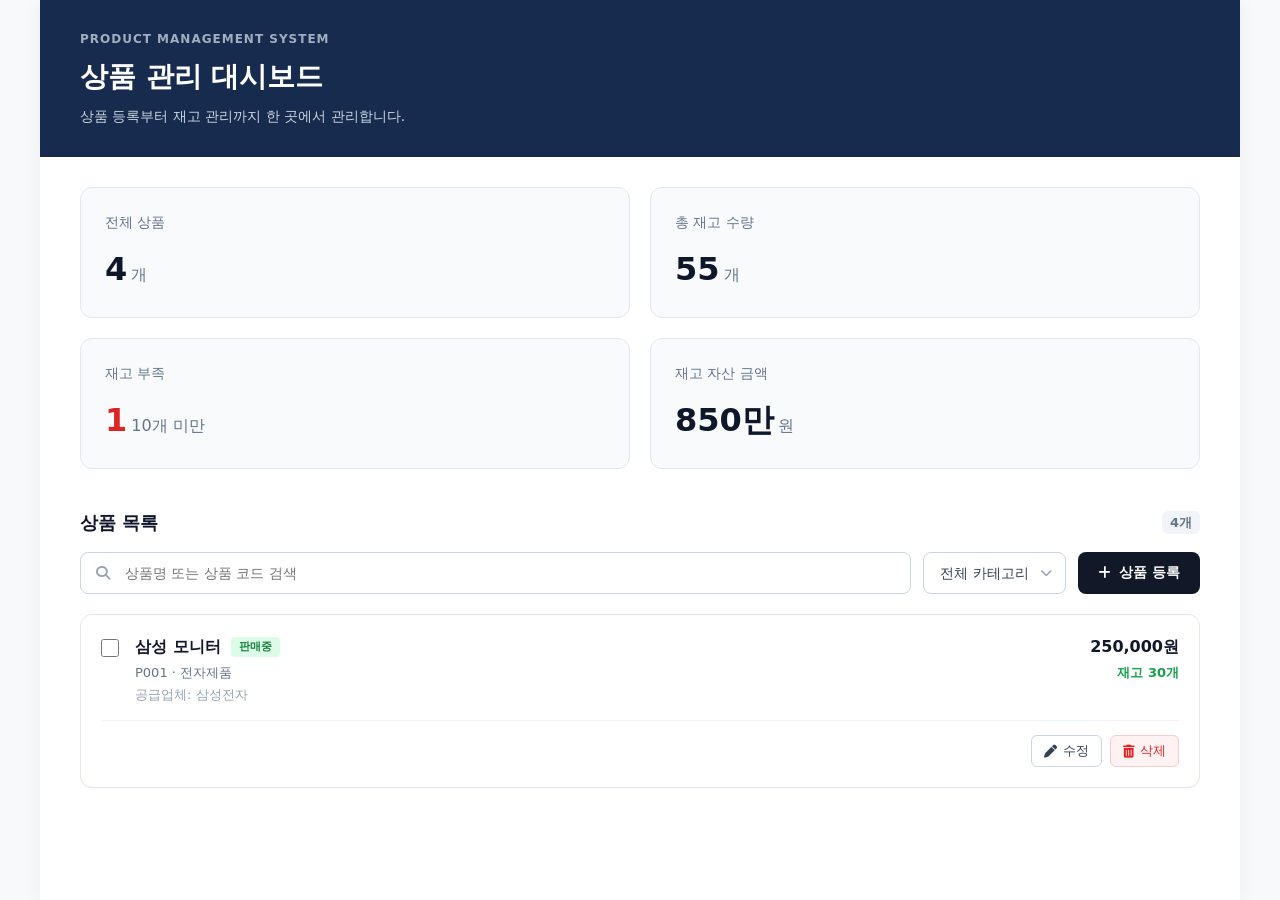
==== frontend/index.html @ 83039c34 "파일 구조 & html 구성" ====
<!DOCTYPE html>
<html lang="ko">

<head>
    <meta charset="UTF-8">
    <meta name="viewport" content="width=device-width, initial-scale=1.0">
    <title>상품 관리 대시보드</title>
    <!-- FontAwesome 아이콘 CDN -->
    <link rel="stylesheet" href="https://cdnjs.cloudflare.com/ajax/libs/font-awesome/6.4.0/css/all.min.css">
    <!-- CSS 파일 연결 -->
    <link rel="stylesheet" href="./css/index.css">
</head>

<body>
    <div class="app-container">
        <!-- 상단 헤더 배너 -->
        <header class="dashboard-header">
            <div class="header-subtitle">PRODUCT MANAGEMENT SYSTEM</div>
            <h1 class="header-title">상품 관리 대시보드</h1>
            <p class="header-desc">상품 등록부터 재고 관리까지 한 곳에서 관리합니다.</p>
        </header>

        <!-- 메인 콘텐츠 영역 -->
        <main class="dashboard-main">
            <!-- 요약 카드 섹션 (4개) -->
            <section class="summary-grid">
                <div class="summary-card">
                    <span class="card-label">전체 상품</span>
                    <div class="card-value">4<span class="card-unit">개</span></div>
                </div>
                <div class="summary-card">
                    <span class="card-label">총 재고 수량</span>
                    <div class="card-value">55<span class="card-unit">개</span></div>
                </div>
                <div class="summary-card">
                    <span class="card-label">재고 부족</span>
                    <div class="card-value text-danger">1<span class="card-unit">10개 미만</span></div>
                </div>
                <div class="summary-card">
                    <span class="card-label">재고 자산 금액</span>
                    <div class="card-value">850만<span class="card-unit">원</span></div>
                </div>
            </section>

            <!-- 상품 목록 섹션 -->
            <section class="product-section">
                <div class="section-header">
                    <h2>상품 목록</h2>
                    <span class="badge-count">4개</span>
                </div>

                <!-- 검색 및 필터 툴바 -->
                <div class="toolbar">
                    <div class="search-box">
                        <i class="fa-solid fa-magnifying-glass search-icon"></i>
                        <input type="text" placeholder="상품명 또는 상품 코드 검색">
                    </div>
                    <div class="filter-actions">
                        <div class="select-box">
                            <select>
                                <option>전체 카테고리</option>
                            </select>
                            <i class="fa-solid fa-chevron-down select-arrow"></i>
                        </div>
                        <button class="btn-primary">
                            <i class="fa-solid fa-plus"></i> 상품 등록
                        </button>
                    </div>
                </div>

                <!-- 상품 목록 리스트 -->
                <div class="product-list">
                    <!-- 상품 카드 아이템 -->
                    <div class="product-card">
                        <div class="product-main-info">
                            <div class="product-left">
                                <input type="checkbox" class="product-checkbox">
                                <div class="product-details">
                                    <div class="product-title-row">
                                        <h3 class="product-name">삼성 모니터</h3>
                                        <span class="badge-status">판매중</span>
                                    </div>
                                    <p class="product-meta">P001 · 전자제품</p>
                                    <p class="product-supplier">공급업체: 삼성전자</p>
                                </div>
                            </div>
                            <div class="product-right">
                                <div class="product-price">250,000원</div>
                                <div class="product-stock text-success">재고 30개</div>
                            </div>
                        </div>
                        <div class="product-footer">
                            <div class="action-buttons">
                                <button class="btn-action btn-edit">
                                    <i class="fa-solid fa-pen"></i> 수정
                                </button>
                                <button class="btn-action btn-delete">
                                    <i class="fa-solid fa-trash-can"></i> 삭제
                                </button>
                            </div>
                        </div>
                    </div>
                </div>
            </section>
        </main>
    </div>

    <!-- JS 파일 연결 -->
    <script src="./js/data_api.js"></script>
</body>

</html>
---- frontend/css/index.css ----
/* 전역 스타일 초기화 */
* {
    box-sizing: border-box;
    margin: 0;
    padding: 0;
    font-family: 'Pretendard', -apple-system, BlinkMacSystemFont, system-ui, Roboto, 'Helvetica Neue', 'Segoe UI', 'Apple SD Gothic Neo', 'Noto Sans KR', 'Malgun Gothic', sans-serif;
}

body {
    background-color: #f8f9fa;
    color: #333333;
    line-height: 1.5;
}

.app-container {
    max-width: 1200px;
    margin: 0 auto;
    background-color: #ffffff;
    min-height: 100vh;
    box-shadow: 0 0 20px rgba(0, 0, 0, 0.05);
}

/* 상단 헤더 배너 */
.dashboard-header {
    background-color: #162b4d;
    color: #ffffff;
    padding: 30px 40px;
}

.header-subtitle {
    font-size: 12px;
    font-weight: 600;
    letter-spacing: 1px;
    color: #a0aec0;
    margin-bottom: 8px;
    text-transform: uppercase;
}

.header-title {
    font-size: 28px;
    font-weight: 700;
    margin-bottom: 8px;
}

.header-desc {
    font-size: 14px;
    color: #cbd5e1;
}

/* 메인 콘텐츠 영역 */
.dashboard-main {
    padding: 30px 40px;
}

/* 요약 카드 그리드 */
.summary-grid {
    display: grid;
    grid-template-columns: repeat(2, 1fr);
    gap: 20px;
    margin-bottom: 40px;
}

.summary-card {
    background-color: #f8fafc;
    border: 1px solid #e2e8f0;
    border-radius: 12px;
    padding: 24px;
}

.card-label {
    display: block;
    font-size: 14px;
    color: #64748b;
    margin-bottom: 12px;
    font-weight: 500;
}

.card-value {
    font-size: 32px;
    font-weight: 700;
    color: #0f172a;
    display: flex;
    align-items: baseline;
    gap: 4px;
}

.card-unit {
    font-size: 16px;
    font-weight: 400;
    color: #64748b;
}

.text-danger {
    color: #dc2626 !important;
}

.text-success {
    color: #16a34a !important;
    font-weight: 600;
}

/* 상품 목록 섹션 */
.product-section {
    margin-top: 20px;
}

.section-header {
    display: flex;
    justify-content: space-between;
    align-items: center;
    margin-bottom: 16px;
}

.section-header h2 {
    font-size: 18px;
    font-weight: 700;
    color: #0f172a;
}

.badge-count {
    background-color: #f1f5f9;
    color: #64748b;
    font-size: 13px;
    padding: 2px 8px;
    border-radius: 6px;
    font-weight: 600;
}

/* 검색 및 필터 툴바 */
.toolbar {
    display: flex;
    gap: 12px;
    margin-bottom: 20px;
}

.search-box {
    flex: 1;
    position: relative;
    display: flex;
    align-items: center;
}

.search-icon {
    position: absolute;
    left: 16px;
    color: #94a3b8;
    font-size: 14px;
}

.search-box input {
    width: 100%;
    padding: 12px 16px 12px 44px;
    border: 1px solid #cbd5e1;
    border-radius: 8px;
    font-size: 14px;
    outline: none;
    transition: border-color 0.2s;
    background-color: #fff;
}

.search-box input:focus {
    border-color: #3b82f6;
}

.filter-actions {
    display: flex;
    gap: 12px;
}

.select-box {
    position: relative;
    display: flex;
    align-items: center;
}

.select-box select {
    appearance: none;
    padding: 12px 36px 12px 16px;
    border: 1px solid #cbd5e1;
    border-radius: 8px;
    font-size: 14px;
    background-color: #fff;
    color: #334155;
    cursor: pointer;
    outline: none;
}

.select-arrow {
    position: absolute;
    right: 14px;
    color: #94a3b8;
    font-size: 12px;
    pointer-events: none;
}

.btn-primary {
    background-color: #111827;
    color: #fff;
    border: none;
    border-radius: 8px;
    padding: 0 20px;
    font-size: 14px;
    font-weight: 600;
    display: flex;
    align-items: center;
    gap: 8px;
    cursor: pointer;
    transition: background-color 0.2s;
    white-space: nowrap;
}

.btn-primary:hover {
    background-color: #1f2937;
}

/* 상품 카드 스타일 */
.product-list {
    display: flex;
    flex-direction: column;
    gap: 16px;
}

.product-card {
    background-color: #ffffff;
    border: 1px solid #e2e8f0;
    border-radius: 12px;
    padding: 20px;
    box-shadow: 0 1px 3px rgba(0, 0, 0, 0.02);
    transition: box-shadow 0.2s;
}

.product-card:hover {
    box-shadow: 0 4px 6px -1px rgba(0, 0, 0, 0.05);
}

.product-main-info {
    display: flex;
    justify-content: space-between;
    align-items: flex-start;
    padding-bottom: 16px;
    border-bottom: 1px solid #f1f5f9;
}

.product-left {
    display: flex;
    align-items: flex-start;
    gap: 16px;
}

.product-checkbox {
    margin-top: 4px;
    width: 18px;
    height: 18px;
    accent-color: #2563eb;
    cursor: pointer;
}

.product-title-row {
    display: flex;
    align-items: center;
    gap: 10px;
    margin-bottom: 4px;
}

.product-name {
    font-size: 16px;
    font-weight: 700;
    color: #0f172a;
}

.badge-status {
    background-color: #dcfce7;
    color: #15803d;
    font-size: 11px;
    font-weight: 600;
    padding: 2px 8px;
    border-radius: 4px;
}

.product-meta {
    font-size: 13px;
    color: #64748b;
    margin-bottom: 2px;
}

.product-supplier {
    font-size: 13px;
    color: #94a3b8;
}

.product-right {
    text-align: right;
}

.product-price {
    font-size: 16px;
    font-weight: 700;
    color: #0f172a;
    margin-bottom: 4px;
}

.product-stock {
    font-size: 13px;
}

/* 카드 하단 액션 버튼 */
.product-footer {
    display: flex;
    justify-content: flex-end;
    padding-top: 14px;
}

.action-buttons {
    display: flex;
    gap: 8px;
}

.btn-action {
    background-color: #ffffff;
    border: 1px solid #cbd5e1;
    border-radius: 6px;
    padding: 6px 12px;
    font-size: 13px;
    font-weight: 500;
    cursor: pointer;
    display: flex;
    align-items: center;
    gap: 6px;
    transition: all 0.2s;
}

.btn-edit {
    color: #334155;
}

.btn-edit:hover {
    background-color: #f8fafc;
    border-color: #94a3b8;
}

.btn-delete {
    color: #dc2626;
    border-color: #fecaca;
    background-color: #fef2f2;
}

.btn-delete:hover {
    background-color: #fee2e2;
}
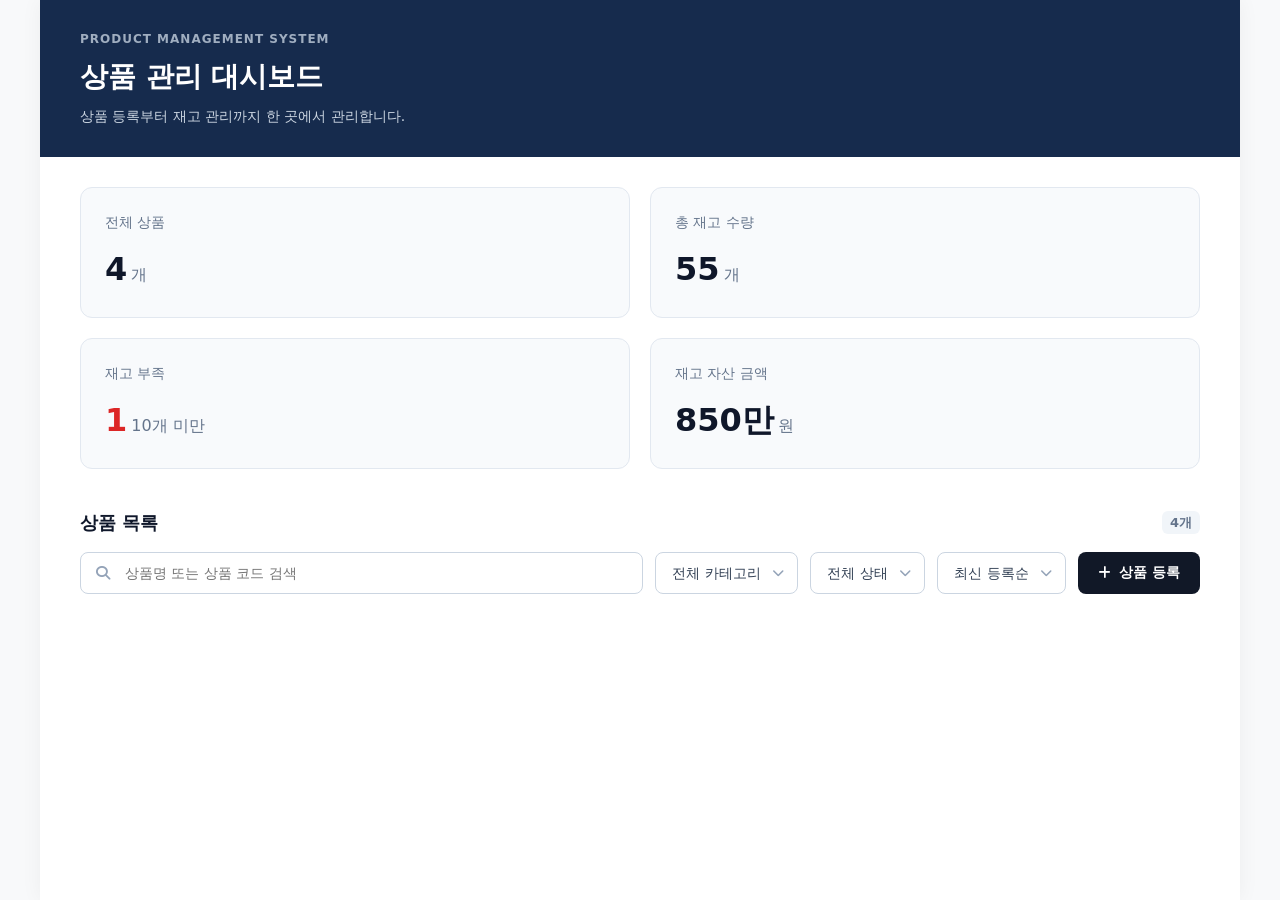
==== commit a4d28263: "코드중복, 입력갑 검증, 상품검색,페이지네이션 추가" ====
--- a/frontend/index.html
+++ b/frontend/index.html
@@ -9,6 +9,7 @@
     <link rel="stylesheet" href="https://cdnjs.cloudflare.com/ajax/libs/font-awesome/6.4.0/css/all.min.css">
     <!-- CSS 파일 연결 -->
     <link rel="stylesheet" href="./css/index.css">
+    <link rel="stylesheet" href="./css/modal.css">
 </head>
 
 <body>
@@ -53,16 +54,41 @@
                 <div class="toolbar">
                     <div class="search-box">
                         <i class="fa-solid fa-magnifying-glass search-icon"></i>
-                        <input type="text" placeholder="상품명 또는 상품 코드 검색">
+                        <input type="text" placeholder="상품명 또는 상품 코드 검색" id="searchInput">
                     </div>
+
                     <div class="filter-actions">
+                        <!-- 1. 카테고리 필터 -->
                         <div class="select-box">
-                            <select>
-                                <option>전체 카테고리</option>
+                            <select id="categorySelect">
+                                <option value="전체 카테고리">전체 카테고리</option>
                             </select>
                             <i class="fa-solid fa-chevron-down select-arrow"></i>
                         </div>
-                        <button class="btn-primary">
+
+                        <!-- 2. 판매 상태 필터 (전체 / 판매중 / 판매중지) -->
+                        <div class="select-box">
+                            <select id="statusSelect">
+                                <option value="전체 상태">전체 상태</option>
+                                <option value="판매중">판매중</option>
+                                <option value="판매중지">판매중지</option>
+                            </select>
+                            <i class="fa-solid fa-chevron-down select-arrow"></i>
+                        </div>
+
+                        <!-- 3. 정렬 옵션 (기본순, 가격순, 재고순) -->
+                        <div class="select-box">
+                            <select id="sortSelect">
+                                <option value="latest">최신 등록순</option>
+                                <option value="price-asc">가격 낮은순</option>
+                                <option value="price-desc">가격 높은순</option>
+                                <option value="stock-desc">재고 많은순</option>
+                                <option value="stock-asc">재고 적은순</option>
+                            </select>
+                            <i class="fa-solid fa-chevron-down select-arrow"></i>
+                        </div>
+
+                        <button class="btn-primary" id="openCreateModalBtn">
                             <i class="fa-solid fa-plus"></i> 상품 등록
                         </button>
                     </div>
@@ -70,43 +96,25 @@
 
                 <!-- 상품 목록 리스트 -->
                 <div class="product-list">
-                    <!-- 상품 카드 아이템 -->
-                    <div class="product-card">
-                        <div class="product-main-info">
-                            <div class="product-left">
-                                <input type="checkbox" class="product-checkbox">
-                                <div class="product-details">
-                                    <div class="product-title-row">
-                                        <h3 class="product-name">삼성 모니터</h3>
-                                        <span class="badge-status">판매중</span>
-                                    </div>
-                                    <p class="product-meta">P001 · 전자제품</p>
-                                    <p class="product-supplier">공급업체: 삼성전자</p>
-                                </div>
-                            </div>
-                            <div class="product-right">
-                                <div class="product-price">250,000원</div>
-                                <div class="product-stock text-success">재고 30개</div>
-                            </div>
-                        </div>
-                        <div class="product-footer">
-                            <div class="action-buttons">
-                                <button class="btn-action btn-edit">
-                                    <i class="fa-solid fa-pen"></i> 수정
-                                </button>
-                                <button class="btn-action btn-delete">
-                                    <i class="fa-solid fa-trash-can"></i> 삭제
-                                </button>
-                            </div>
-                        </div>
-                    </div>
+                    <!-- 상품 카드 아이템들이 동적으로 렌더링됩니다 -->
+                </div>
+
+                <!-- [추가] 4. 페이지네이션 UI 영역 -->
+                <div class="pagination-container" id="paginationContainer"
+                    style="display: flex; justify-content: center; gap: 8px; margin-top: 24px;">
+                    <!-- 페이지 번호 버튼들이 동적으로 생성됩니다 -->
+                </div>
+                <!-- 상품 목록 리스트 -->
+                <div class="product-list">
                 </div>
             </section>
         </main>
     </div>
-
+    <!-- 모달 창이 동적으로 삽입될 컨테이너 -->
+    <div id="modal-container"></div>
     <!-- JS 파일 연결 -->
     <script src="./js/data_api.js"></script>
+    <script src="./js/modal.js"></script>
 </body>
 
 </html>
--- a/frontend/css/index.css
+++ b/frontend/css/index.css
@@ -346,4 +346,19 @@
 
 .btn-delete:hover {
     background-color: #fee2e2;
+}
+
+.pagination-container button {
+    padding: 6px 12px;
+    border: 1px solid #cbd5e1;
+    background-color: #ffffff;
+    border-radius: 4px;
+    cursor: pointer;
+    font-weight: 500;
+}
+
+.pagination-container button.active {
+    background-color: #0f172a;
+    color: #ffffff;
+    border-color: #0f172a;
 }
--- a/frontend/css/modal.css
+++ b/frontend/css/modal.css
@@ -0,0 +1,157 @@
+/* 모달 전체 오버레이 (어두운 배경) */
+.modal-overlay {
+    position: fixed;
+    top: 0;
+    left: 0;
+    width: 100vw;
+    height: 100vh;
+    background-color: rgba(15, 23, 42, 0.6);
+    /* 어두운 투명 배경 */
+    backdrop-filter: blur(4px);
+    /* 배경 흐림 효과 */
+    display: flex;
+    justify-content: center;
+    align-items: center;
+    z-index: 1000;
+    opacity: 0;
+    visibility: hidden;
+    transition: opacity 0.25s ease, visibility 0.25s ease;
+}
+
+/* 모달이 활성화되었을 때 (JS에서 active 클래스 추가) */
+.modal-overlay.active {
+    opacity: 1;
+    visibility: visible;
+}
+
+/* 모달 대화상자 팝업 박스 */
+.modal-content {
+    background-color: #ffffff;
+    width: 100%;
+    max-width: 520px;
+    border-radius: 16px;
+    box-shadow: 0 20px 25px -5px rgba(0, 0, 0, 0.1), 0 8px 10px -6px rgba(0, 0, 0, 0.1);
+    overflow: hidden;
+    transform: translateY(20px) scale(0.95);
+    transition: transform 0.25s ease;
+    margin: 20px;
+}
+
+.modal-overlay.active .modal-content {
+    transform: translateY(0) scale(1);
+}
+
+/* 모달 상단 헤더 */
+.modal-header {
+    display: flex;
+    justify-content: space-between;
+    align-items: center;
+    padding: 20px 24px;
+    background-color: #ffffff;
+    border-bottom: 1px solid #e2e8f0;
+}
+
+.modal-header h2 {
+    font-size: 20px;
+    font-weight: 700;
+    color: #0f172a;
+}
+
+.modal-close-btn {
+    background: none;
+    border: none;
+    font-size: 20px;
+    color: #94a3b8;
+    cursor: pointer;
+    padding: 4px 8px;
+    border-radius: 6px;
+    transition: color 0.2s, background-color 0.2s;
+}
+
+.modal-close-btn:hover {
+    color: #0f172a;
+    background-color: #f1f5f9;
+}
+
+/* 모달 폼 레이아웃 */
+#productForm {
+    padding: 24px;
+}
+
+.form-group {
+    display: flex;
+    flex-direction: column;
+    margin-bottom: 18px;
+}
+
+.form-group label {
+    font-size: 13px;
+    font-weight: 600;
+    color: #334155;
+    margin-bottom: 6px;
+}
+
+.form-group label .required {
+    color: #dc2626;
+}
+
+.form-group input,
+.form-group select {
+    width: 100%;
+    padding: 10px 14px;
+    border: 1px solid #cbd5e1;
+    border-radius: 8px;
+    font-size: 14px;
+    color: #0f172a;
+    background-color: #ffffff;
+    outline: none;
+    transition: border-color 0.2s, box-shadow 0.2s;
+}
+
+.form-group input:focus,
+.form-group select:focus {
+    border-color: #2563eb;
+    box-shadow: 0 0 0 3px rgba(37, 99, 235, 0.1);
+}
+
+.form-group input::placeholder {
+    color: #94a3b8;
+}
+
+/* 2열 입력 라인 */
+.form-row {
+    display: flex;
+    gap: 16px;
+}
+
+.form-row .form-group {
+    flex: 1;
+}
+
+/* 모달 하단 버튼 영역 */
+.modal-footer {
+    display: flex;
+    justify-content: flex-end;
+    gap: 10px;
+    margin-top: 10px;
+    padding-top: 18px;
+    border-top: 1px solid #f1f5f9;
+}
+
+.btn-secondary {
+    background-color: #ffffff;
+    border: 1px solid #cbd5e1;
+    color: #475569;
+    border-radius: 8px;
+    padding: 10px 18px;
+    font-size: 14px;
+    font-weight: 600;
+    cursor: pointer;
+    transition: all 0.2s;
+}
+
+.btn-secondary:hover {
+    background-color: #f8fafc;
+    border-color: #94a3b8;
+    color: #0f172a;
+}
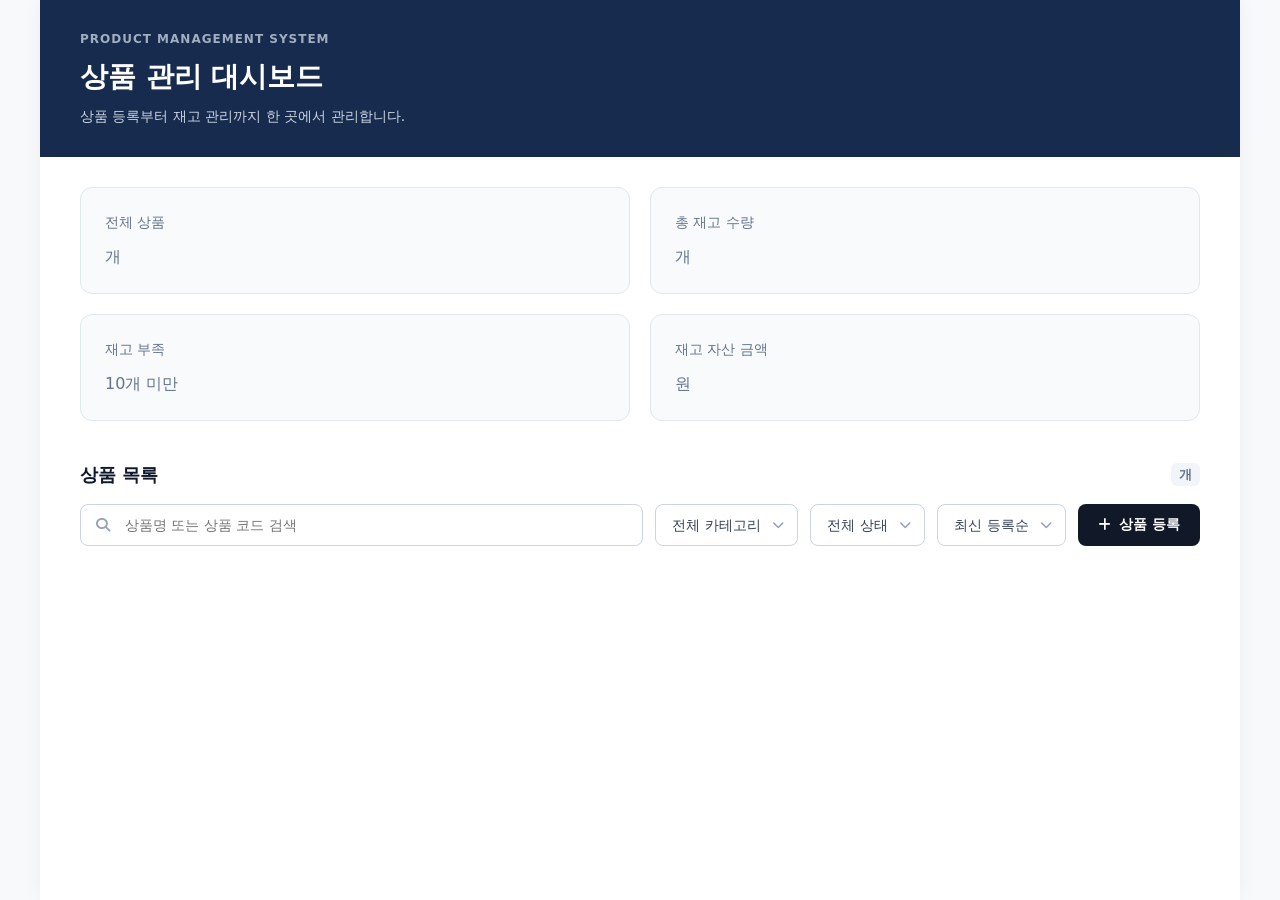
==== commit 6f61f6d2: "cors middleware test" ====
--- a/frontend/index.html
+++ b/frontend/index.html
@@ -27,19 +27,19 @@
             <section class="summary-grid">
                 <div class="summary-card">
                     <span class="card-label">전체 상품</span>
-                    <div class="card-value">4<span class="card-unit">개</span></div>
+                    <div class="card-value"><span class="card-unit">개</span></div>
                 </div>
                 <div class="summary-card">
                     <span class="card-label">총 재고 수량</span>
-                    <div class="card-value">55<span class="card-unit">개</span></div>
+                    <div class="card-value"><span class="card-unit">개</span></div>
                 </div>
                 <div class="summary-card">
                     <span class="card-label">재고 부족</span>
-                    <div class="card-value text-danger">1<span class="card-unit">10개 미만</span></div>
+                    <div class="card-value text-danger"><span class="card-unit">10개 미만</span></div>
                 </div>
                 <div class="summary-card">
                     <span class="card-label">재고 자산 금액</span>
-                    <div class="card-value">850만<span class="card-unit">원</span></div>
+                    <div class="card-value"><span class="card-unit">원</span></div>
                 </div>
             </section>
 
@@ -47,7 +47,7 @@
             <section class="product-section">
                 <div class="section-header">
                     <h2>상품 목록</h2>
-                    <span class="badge-count">4개</span>
+                    <span class="badge-count">개</span>
                 </div>
 
                 <!-- 검색 및 필터 툴바 -->
